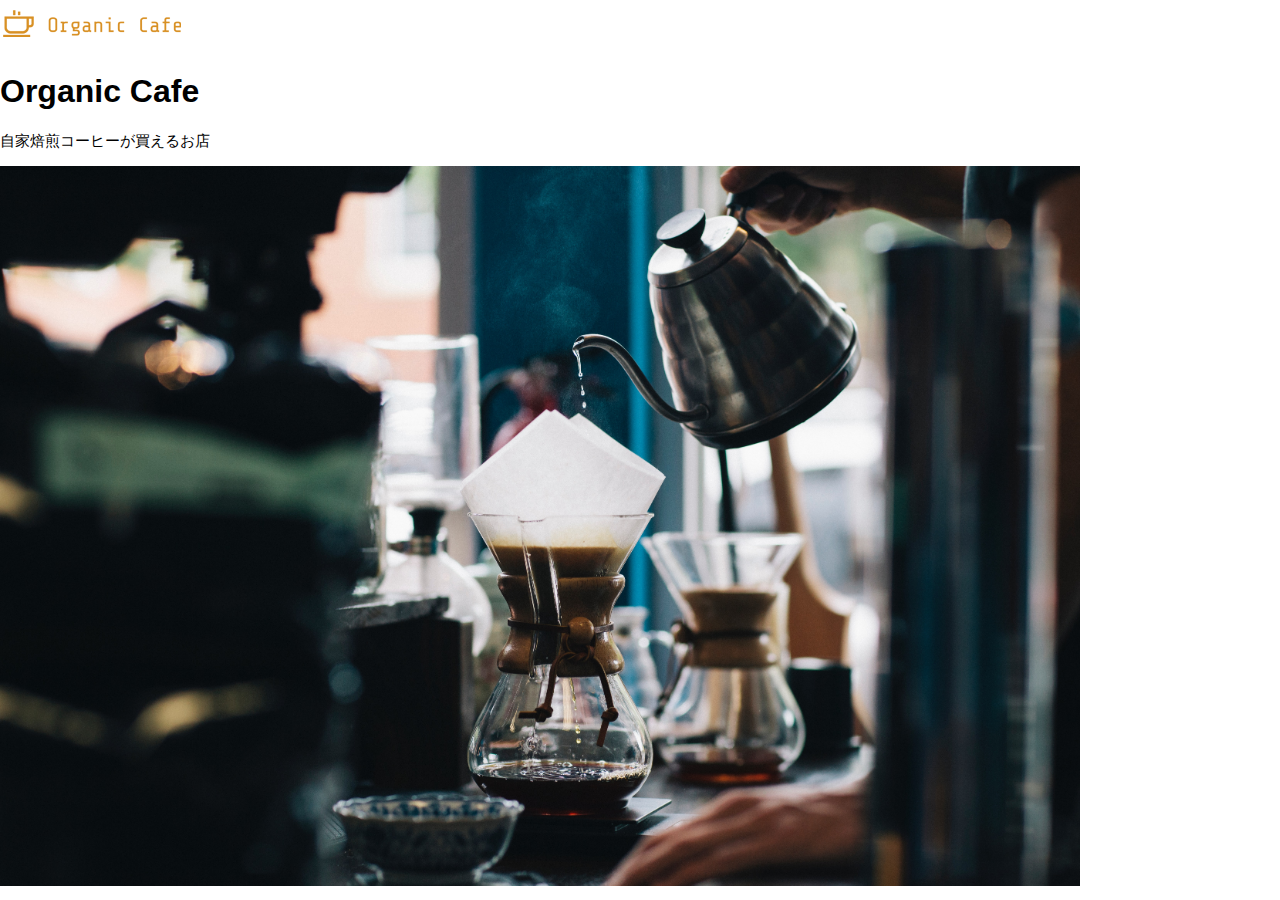
==== kadai_013/index.html @ b5e99dfd "kadai_013の提出" ====
<!DOCTYPE html>
<html>
  <head>
    <title>Organic Cafe</title>
    <meta charset="UTF-8" />
    <meta name="description" content="自家焙煎のコーヒーがお家で楽しめるOrganic Cafe"/>
    <meta name="viewport" content="width=device-width, initial-scale=1.0" />
    <link rel="stylesheet" href="style.css" />
  </head>
  <body>
    <!-- ヘッダー -->
    <header>
      <!-- ロゴ -->
      <a href="index.html" id="logo"><img src="images/logo.png" alt="トップページに戻る"/></a>

      <!-- PC用ナビゲーション -->
      <nav id="nav-pc">
        <a href="index.html#concept">CONCEPT</a>
        <a href="index.html#product">PRODUCT</a>
        <a href="index.html#contact">CONTACT</a>
      </nav>

      <!-- スマホ用メニューボタン  -->
      <!-- <button id="menu-sp" onclick="document.getElementById('nav-sp').style.display = 'block'"> -->
        <img id="menu-sp" onclick="document.getElementById('nav-sp').style.display = 'block'" src="images/button-menu.png" alt="ナビゲーションを開く">
      </button>

      <!-- スマホ用ナビゲーション -->
        <div id="nav-sp">
          <!-- <button id="close" onclick="document.getElementById('nav-sp').style.display = 'none'"> -->
            <img id="close" onclick="document.getElementById('nav-sp').style.display = 'none'" src="images/button-close.png" alt="ナビゲーションを閉じる">
          </button>

          <nav>
            <ul>
              <li>
                <a id="logo-sp" href="index.html" onclick="document.getElementById('nav-sp').style.display = 'none'"><img src="images/logo-sp.png" alt="トップページに戻る"></a>
              </li>
              <li><a class="menu" href="index.html#concept" onclick="document.getElementById('nav-sp').style.display = 'none'">CONCEPT</a></li>
              <li><a class="menu" href="index.html#product" onclick="document.getElementById('nav-sp').style.display = 'none'">PRODUCT</a></li>
              <li><a class="menu" href="index.html#contact" onclick="document.getElementById('nav-sp').style.display = 'none'">CONTACT</a></li>
            </ul>
          </nav>
        </div>
      
    </header>

    <main>
      <article>
        <!-- メインビジュアル -->
        <section id="main-visual">
          <div id="main-message">
            <h1>Organic Cafe</h1>
            <p>自家焙煎コーヒーが買えるお店</p>
          </div>
          <img src="images/main-image.jpg" alt="コーヒーをハンドドリップで淹れる画像"/>
        </section>
      </article>
    </main>
  </body>
</html>
---- kadai_013/style.css ----
/* PC、スマホ共通スタイル */
body {
  font-family: "Source Sans Pro", "Hiragino Kaku Gothic ProN", Meiryo, Arial,
    sans-serif;
}

p {
  font-size: 15px;
}

#main-visual>img {
  width: 100%;
}

/*================
PC用のスタイル 
=================*/
@media screen and (min-width: 768px) {
  /* 横幅設定 */
  body {
    max-width: 1080px;
    min-width: 960px;
    margin: 0 auto 0 auto;
  }

  /* ヘッダー */
  header {
    display: flex;
    justify-content: space-between;
  }

  /* ナビゲーションのレイアウト */
  #nav-pc {
    text-align: right;
    font-size: 14px;
    padding-top: 15px;
  }

  /* ナビゲーションのリンクの装飾設定 */
  #nav-pc>a {
    text-decoration: none;
    margin-left: 20px;
  }

  #nav-pc>a:link {
    color: #0d0d0d;
  }

  #nav-pc>a:visited {
    color: #0d0d0d;
  }

  #nav-pc>a:hover {
    color: #0d0d0d;
    text-decoration: underline;
  }

  #nav-pc>a:active {
    color: #0d0d0d;
  }

  /* sp用ナビゲーション非表示 */
  #menu-sp {
    display: none;
  }

  #nav-pc {
    display: none;
  }
}

/*====================
   スマートフォン用のスタイル
  =====================*/
  @media screen and (min-width: 375px) {
    body {
      margin: 0;
    }

    /* PC用ナビゲーションを非表示に */
    #nav-pc {
      display: none;
    }

    /* ハンバーガーメニュー設定 */
    #menu-sp {
      float: right;
      padding:0;
    }

    /* スマホ用ナビゲーション設定 */
    #nav-sp {
      background-color: #ce933e;
      position: absolute;
      left: 0;
      top: 0;
      height: 100%;
      width: 100%;
      display: none;
      z-index: 100;
    }

    #nav-sp ul {
      padding-left: 0;
    }
      
    #nav-sp li {
      list-style: none;
    }

    /* 閉じるボタン設定 */
    #close {
      position: absolute;
      top: 	20px;
      right: 20px;
      background-color: transparent;
      outline: none; 
      padding: 0;
    }

    /* ナビゲーションメニュー用ロゴの設定 */
    #logo-sp {
      margin: 80px 0 30px 20px;
    }

    #nav-sp a {
      display: block;
    }

    #nav-sp a:link {
      color: #ffffff;
    }

    #nav-sp a:visited {
      color: #ffffff;
    }

    #nav-sp a:hover {
      text-decoration: underline
    }

    #nav-spa:active {
      color: #ffffff;
    }

    #nav-sp .menu {
      text-decoration: none;
      display: block;
      margin-left: 20px;
      margin-bottom: 20px;
      height: 44px;
      font-size: 16px;
      background-image: url("images/arrow.png");
      background-repeat: no-repeat;
      background-position: right top;
    }
  }
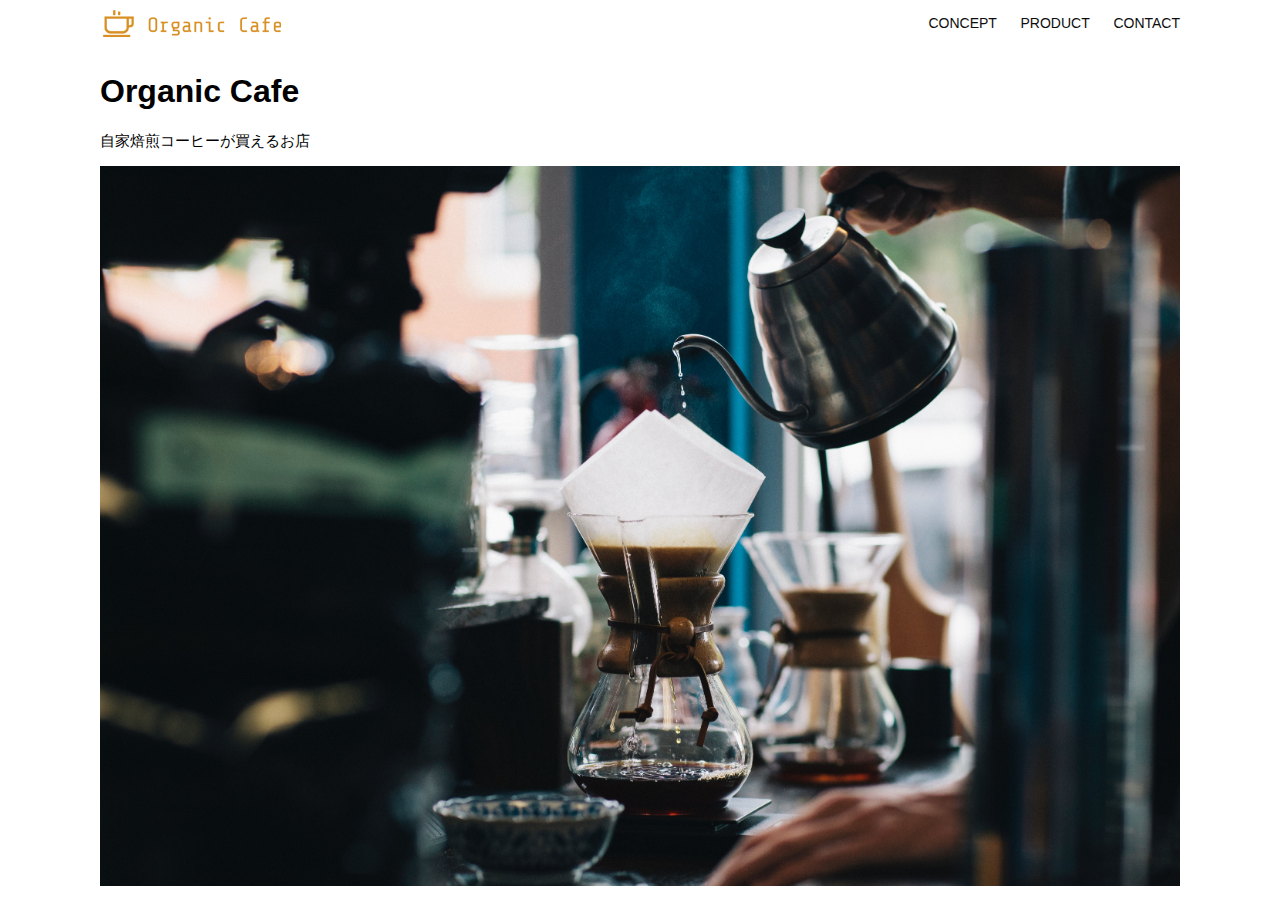
==== commit 1263c7a7: "kadai_013の再提出" ====
--- a/kadai_013/index.html
+++ b/kadai_013/index.html
@@ -21,15 +21,15 @@
       </nav>
 
       <!-- スマホ用メニューボタン  -->
-      <!-- <button id="menu-sp" onclick="document.getElementById('nav-sp').style.display = 'block'"> -->
+      <!-- <button id="menu-sp" onclick="document.getElementById('nav-sp').style.display = 'block'">  -->
         <img id="menu-sp" onclick="document.getElementById('nav-sp').style.display = 'block'" src="images/button-menu.png" alt="ナビゲーションを開く">
-      </button>
+      <!-- </button> -->
 
       <!-- スマホ用ナビゲーション -->
         <div id="nav-sp">
-          <!-- <button id="close" onclick="document.getElementById('nav-sp').style.display = 'none'"> -->
+          <!-- <button id="close" onclick="document.getElementById('nav-sp').style.display = 'none'">  -->
             <img id="close" onclick="document.getElementById('nav-sp').style.display = 'none'" src="images/button-close.png" alt="ナビゲーションを閉じる">
-          </button>
+          <!-- </button> -->
 
           <nav>
             <ul>
--- a/kadai_013/style.css
+++ b/kadai_013/style.css
@@ -64,7 +64,7 @@
     display: none;
   }
 
-  #nav-pc {
+  #nav-sp {
     display: none;
   }
 }
@@ -72,12 +72,13 @@
 /*====================
    スマートフォン用のスタイル
   =====================*/
-  @media screen and (min-width: 375px) {
+
+  @media screen and (max-width: 767px) {
     body {
       margin: 0;
+      min-width: 375px
     }
-
-    /* PC用ナビゲーションを非表示に */
+  /* pc用ナビゲーション非表示 */
     #nav-pc {
       display: none;
     }
